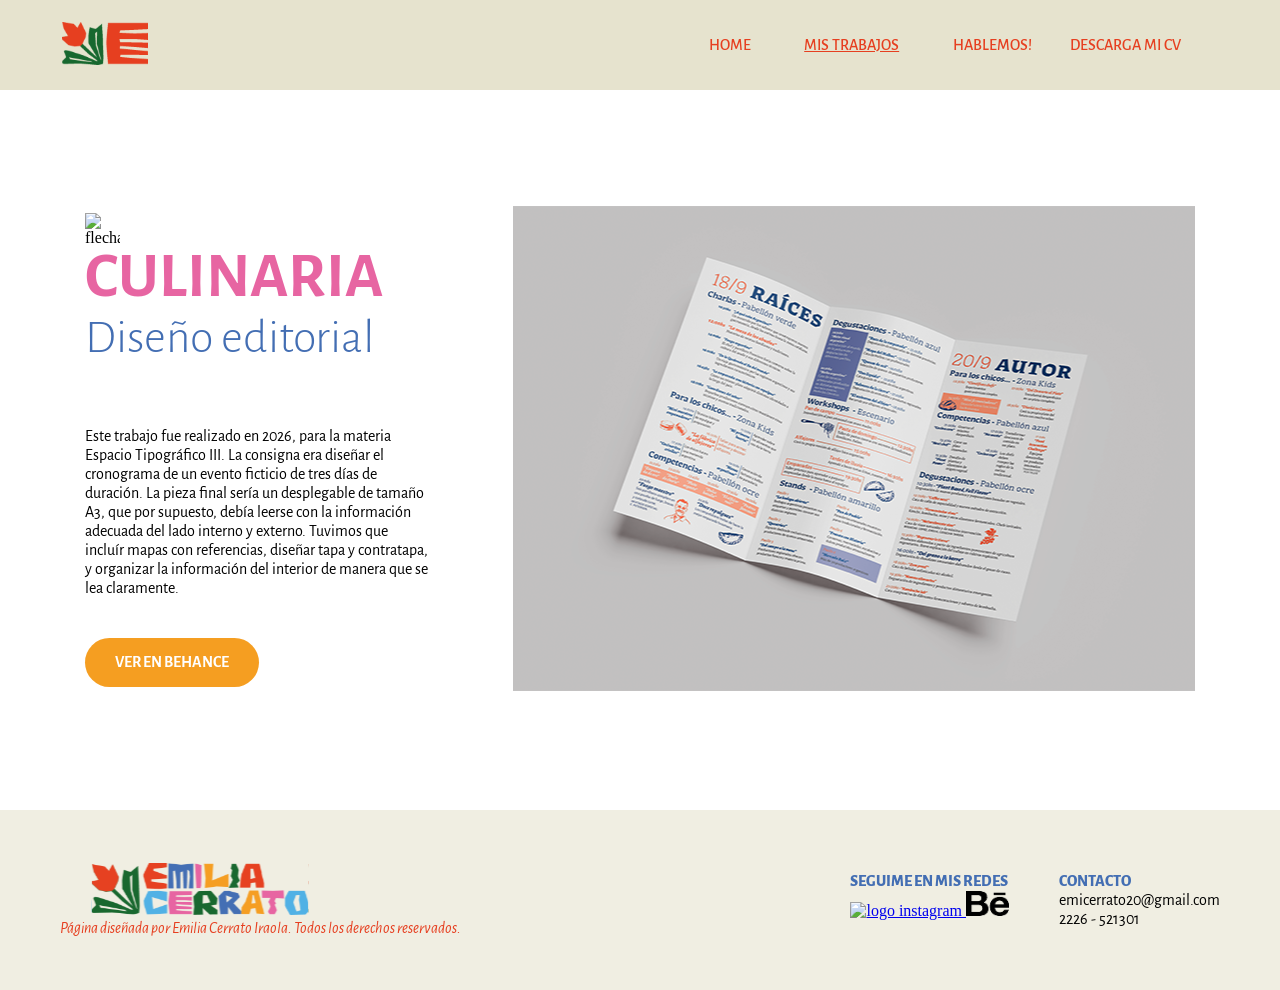
==== culinaria.html @ b4fb6de7 "avances" ====
<!DOCTYPE html>
    <html>
        <head>
            <meta charset="utf-8"/>
            <title> Portfolio Emilia Cerrato Iraola </title>
            <link href="estilos.css" rel="stylesheet" type="text/css">
            <style>
                @import url('https://fonts.googleapis.com/css2?family=Alegreya+Sans:ital,wght@0,100;0,300;0,400;0,500;0,700;0,800;0,900;1,100;1,300;1,400;1,500;1,700;1,800;1,900&family=Boldonse&display=swap');
            </style>
        </head>

        <body>
            <header>
                <nav id="nav">
                    <div id="fotonav">
                        <img src="img/nav/isologo.svg" alt="logo emilia" height="43px" width="90px">
                    </div>
                    <div id="botonera">
                        <a class="botonesnav" href="index.html"> HOME </a>
                        <a class="botonpaginaactual" href="mistrabajos.html"> MIS TRABAJOS </a>
                        <a class="botonesnav" href="hablemos!.html"> HABLEMOS! </a>
                        <a class="botonesnav" href="cv.html"> DESCARGA MI CV </a>
                    </div>
                </nav>
            </header>

            <main>
                <section class="trabajo-especifico">
                    <article class="descripcion-trabajo">
                        <img src="img/lamudanza/flechaamarilla.svg" alt="flecha" width="35px" height="32px">
                        <h1 class="estilo-tres"> CULINARIA </h1>
                        <h2 class="estilo-cuatro"> Diseño editorial </h2>
                        <p class="distanciar"> Este trabajo fue realizado en 2026, para la materia Espacio Tipográfico III. La consigna era diseñar el cronograma de un evento ficticio de tres días de duración. La pieza final sería un desplegable de tamaño A3, que por supuesto, debía leerse con la información adecuada del lado interno y externo. Tuvimos que incluír mapas con referencias, diseñar tapa y contratapa, y organizar la información del interior de manera que se lea claramente. </p>
                        <a href="#" class="botones mantener-altura"> VER EN BEHANCE </a>
                    </article>

                    <article>
                        <img src="img/culinaria/culinariafrente.png" alt="folleto culinaria" height="485px" width="682px">
                    </article>
                </section>
            </main>

            <footer>
                    <div id="derechos-emilia">
                        <img src="img/footer/logocompleto.svg" alt="logo emilia cerrato" height="52px" width="280px">
                        <p class="estilo-seis"> Página diseñada por Emilia Cerrato Iraola. Todos los derechos reservados. </p>
                    </div>
                    <div id="info-footer">
                        <div class="nloquecitos-info">
                            <p class="estilo-siete"> SEGUIME EN MIS REDES <p>
                            <div>
                                <a href="https://www.instagram.com/por.emilia/">
                                <img src="img/footer/instagramlogo.png" alt="logo instagram" height="30" width="30">
                                </a>
                                <a href="https://www.behance.net/emiliacerrato1" >
                                <img src="img/footer/behancelogo.png" alt="logo behance" height="25px" width="43px">
                                </a>
                            </div>
                        </div>
                        <div class="bloquecitos-info">
                            <p class="estilo-siete"> CONTACTO </p>
                            <p> emicerrato20@gmail.com </p>
                            <p> 2226 - 521301 </p>
                        </div>
                    </div>
            </footer>
        </body>
---- estilos.css ----
@charset "utf-8";
/* CSS Document */


/* Generales */

* {
    margin: 0px;
    padding: 0px;
}

.estilo-uno {
    color: #436EB3;
    font-size: 8rem;
    font-family: 'Boldonse', system-ui;
    line-height: 1;
}

.estilo-dos {
    font-size: 5rem;
    font-weight: 300;
    font-family: 'Alegreya Sans';
    color: #E63F20;
    line-height: 0.6;
}

.estilo-tres {
    font-size: 4rem;
    font-weight: bold;
    font-family: 'Alegreya Sans';
    color: #E765A2;
    line-height: 1;
}

.estilo-cuatro {
    font-size: 3rem;
    font-weight: 300;
    font-family: 'Alegreya Sans';
    color: #436EB3;
}

.estilo-cinco {
    font-size: 2rem;
    font-weight: bold;
    font-family: 'Alegreya Sans';
    color: #436EB3;
}

.estilo-seis {
    font-size: 1rem;
    font-family: 'Alegreya Sans';
    font-weight: 400;
    font-style: italic;
    color: #E63F20;
}

.estilo-siete {
    font-size: 1rem;
    font-family: 'Alegreya Sans';
    font-weight: 800;
    color: #436EB3;
}

p {
    font-size: 1rem;
    font-family: 'Alegreya Sans';
}

.botones {
    font-size: 1rem;
    font-family: 'Alegreya Sans';
    font-weight: bold;
    padding: 15px 30px;
    border-radius: 50px;
    text-decoration: none;
    color: white;
    background-color: #F59E21;
}


/* Footer */

footer {
    background-color: #F0EEE2;
    height: 20vh;
    display: flex;
    justify-content: space-between;
    align-items: center;
}

#contenido-footer {
    margin-left: 60px;
    margin-right: 60px;
    display: flex;
    justify-content: space-between;
}

#derechos-emilia {
    margin-left: 60px;
}

#info-footer {
    display: flex;
    justify-content: space-between;
    gap: 50px;
    margin-right: 60px;
}

.bloquecitos-info {
    display: flex;
    flex-direction: column;
}


/* Header y navegador */

header {
    position: sticky;
    top: 0;
    z-index: 1000;
}

#nav {
    width: 100%;
    height: 10vh;
    background-color: #e6e3ce;
    display: flex;
    align-items: center;
    justify-content: space-between;
}

#botonera {
    display: flex;
    justify-content: space-evenly;
    margin-right: 60px;
    align-items: center;
    width: 550px;
    height: 30px;
}

.botonesnav {
    font-size: 16px;
    font-weight: 500;
    font-family: 'Alegreya Sans';
    color: #e63f20;
    text-decoration: none;
}

.botonpaginaactual {
    font-size: 16px;
    font-weight: 500;
    font-family: 'Alegreya Sans';
    color: #e63f20;
    padding: 15px;
    text-decoration: underline;
}

#fotonav {
    margin-left: 60px;
}


/* index */


/* Hero home */

#hero-fondo {
    background-color: #F5F4EB;
    background-image: url(img/home/fondoherohome.png);
    background-repeat: no-repeat;
    background-position: right 10px center;
    background-size: auto 95%;
    padding: 15px;
    display: flex; 
    align-items: center;
    height: 77vh;
}

#textos-hero {
    height: 50vh;
    display: flex;
    flex-direction: column;
    align-items: flex-start;
    justify-content: space-between;
    margin-left: 60px;
}


/* Sobre mi */

#sobre-mi {
    height: 55vh;
    display: flex;
    justify-content: center;
    gap: 20px;
    align-items: center;
    margin-left: 60px;
    margin-right: 60px;
}

#info-sobre-mi {
    height: 280px;
    width: 360px;
    display: flex;
    flex-direction: column;
    justify-content: space-between;
}


/* Desplegables general*/

.desplegable-cerrado {
    margin-left: 60px;
    margin-right: 60px;
    display: flex;
    align-items: center;
    justify-content: space-between;
}

.desplegable-abierto {
    display: flex;
    justify-content: space-around;
    margin-right: 60px;
    margin-left: 60px;
    align-items: center;
    padding-top: 5px;
    padding-bottom: 5px;
}


/* Softwares */

#softwares {
    background-color: #FAE0EC;
    padding-top: 15px;
    padding-bottom: 15px;
}

.apartadito-programa {
    height: 110px;
    width: 250px;
    border-radius: 20px;
    background-color: #F4F2E5;
    display: flex;
    align-items: center;
    justify-content: space-evenly;
    list-style: none;
}

.info-programa {
    display: flex;
    flex-direction: column;
    justify-content: space-evenly;
}


/* Habilidades */

#habilidades {
    background-color: #D1E1D5;
    padding-top: 15px;
    padding-bottom: 15px;
}

.apartadito-habilidad {
    height: 80px;
    width: 200px;
    border-radius: 20px;
    background-color: #F4F2E5;
    display: flex;
    flex-direction: column;
    align-items: left;
    justify-content: space-evenly;
    list-style: none;
}

.info-habilidad {
    display: flex;
    flex-direction: column;
    align-items: center;
}


/* Mis trabajos home */

#mis-trabajos {
    display: flex;
    justify-content: space-between;
    align-items: center;
    margin-top: 60px;
    margin-bottom: 60px;
}

.mantener-altura {
    height: fit-content;
    width: fit-content;
}

#info-mis-trabajos {
    margin-left: 60px;
    height: 30vh;
    width: 20vw;
    display: flex;
    flex-direction: column;
    justify-content: space-between;
}

#fotos-trabajos-home {
    margin-right: 80px;
    display: flex;
    gap: 35px;
}


/* hablemos! */

/* Página general */

#fondo-forms {
    margin: 5px;
    background-image: url(img/formulario/fondoforms.png);
    background-repeat: no-repeat;
    background-size: 100%;
    height: 85vh;
    display: flex;
    align-items: center;
    justify-content: center;
}


/* Formulario */

form {
    background-color: #FAE0EC;
    height: 58vh;
    width: 55vw;
    border-radius: 40px;
    padding: 40px;
}

#campos-completar {
    width: 100%;
    height: auto;
    display: flex;
    margin-top: 40px;
}

.columnas-forms {
    width: 50%;
    height: auto;
}

input {
    width: 80%;
    height: 35px;
    background-color: #FCFBF6;
    border: none;
    border-radius: 20px;
    padding-left: 15px;
    margin-bottom: 20px;
    font-family: "Alegreya Sans";
    font-size: 1rem;
}

input [type=checkbox] {
    width: auto;
    height: auto;
}

textarea {
    background-color: #FCFBF6;
    border: none;
    border-radius: 20px;
    height: 23vh;
    width: 95%;
    margin-bottom: 25px;
    padding: 15px;
}

label {
    display: block;
    height: 25px;
    font-size: 1rem;
    font-weight: bold;
    font-family: 'Alegreya Sans';
    color: #436EB3;
    margin-left: 15px;
}

.mayusculas {
    text-transform: uppercase;
    font-size: 1rem;
}


/* Mis trabajos */

#trabajos-principales {
    height: 55vh;
    margin-left: 60px;
    margin-right: 60px;
    padding-top: 40px;
}

.img-trabajos {
    background-color: #DDF0FA;
    padding: 18px;
    border-radius: 25px;
}

#fotos-trabajos {
    width: 100%;
    display: flex;
    justify-content: center;
    align-content: center;
    gap: 30px;
    margin-top: 20px;
    margin-bottom: 60px;
}

.trabajo-desplegado-con-galeria {
    display: flex;
    margin-left: 60px;
    margin-right: 60px;
    margin-top: 65px;
    gap: 50px;
}

.info-galeria {
    width: 55%;
}

.galería {

}

/* Galerías aparte */

.trabajo-especifico {
    height: 80vh;
    display: flex;
    align-items: center;
    justify-content: center;
    gap: 85px;
    margin-left: 85px;
    margin-right: 85px;
}

.descripcion-trabajo {
    width: 35%;
    display: flex;
    flex-direction: column;
}

.distanciar {
    margin-top: 60px;
    margin-bottom: 40px;
}


/* Curriculum */

#curriculum {
    display: flex;
    margin-right: 80px;
}

#cv-izquierda {
    width: 15%;
    height: auto;
    background-color: #f7f6ef;
    padding: 60px;
    display: flex;
    flex-direction: column;
}

#cv-derecha {
    padding: 60px;
    padding-left: 80px;
    display: flex;
    flex-direction: column;
    justify-content: space-between;
}

.listas {
    font-family: "Alegreya Sans";
    font-size: 1rem;
    margin-bottom: 20px;
}

#encabezado {
    margin-bottom: 30px;
}

.bloquecito-cv {
    margin-top: 30px;
}
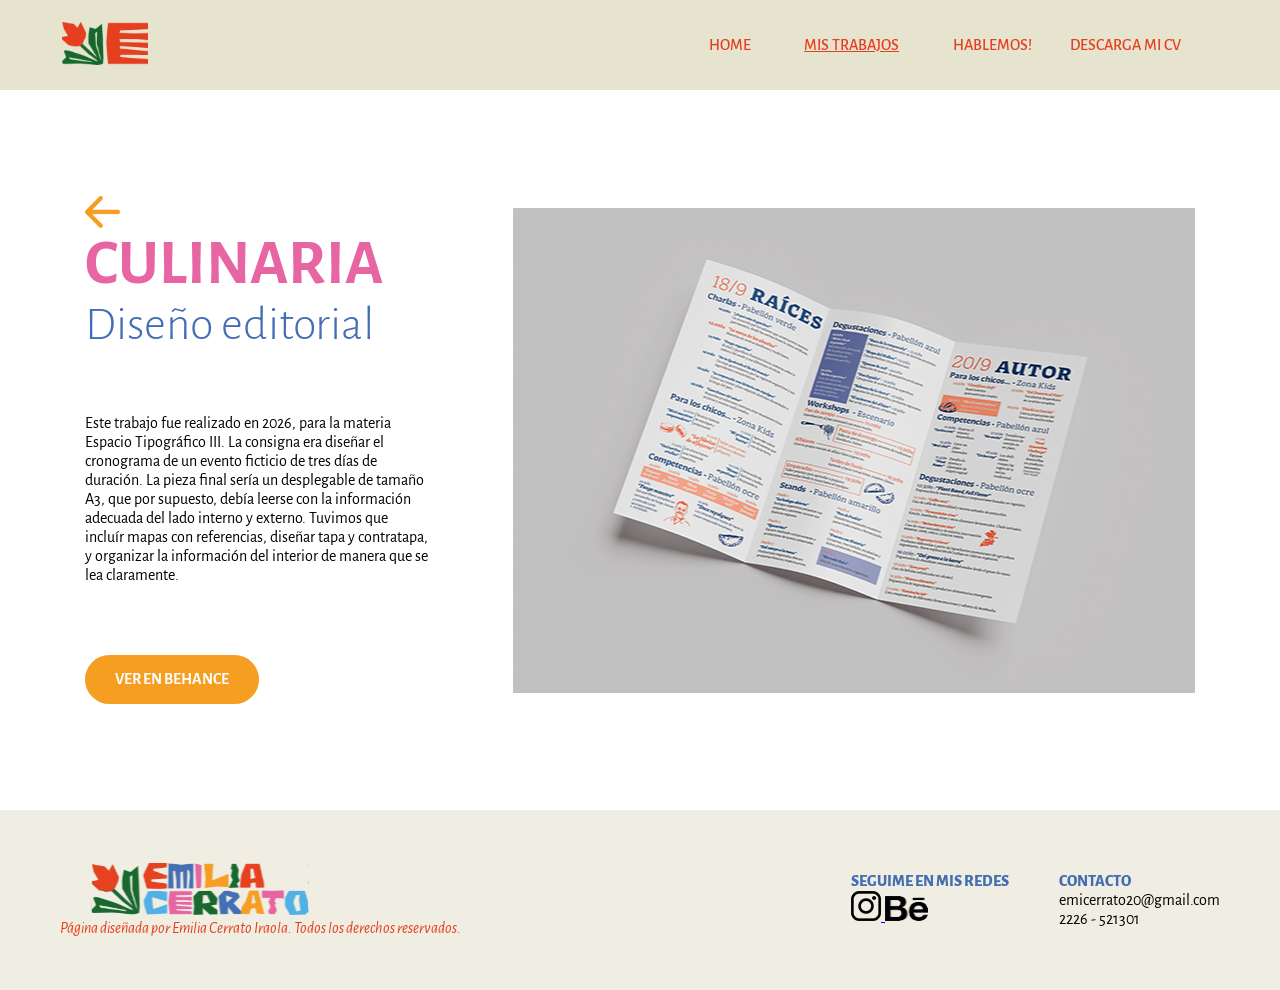
==== commit a60b2905: "nueva subida" ====
--- a/culinaria.html
+++ b/culinaria.html
@@ -27,16 +27,17 @@
             <main>
                 <section class="trabajo-especifico">
                     <article class="descripcion-trabajo">
-                        <img src="img/lamudanza/flechaamarilla.svg" alt="flecha" width="35px" height="32px">
+                        <a href="mistrabajos.html"> <img src="img/lamudanza/flechaamarilla.png" alt="flecha" width="35px" height="32px"> </a>
                         <h1 class="estilo-tres"> CULINARIA </h1>
                         <h2 class="estilo-cuatro"> Diseño editorial </h2>
                         <p class="distanciar"> Este trabajo fue realizado en 2026, para la materia Espacio Tipográfico III. La consigna era diseñar el cronograma de un evento ficticio de tres días de duración. La pieza final sería un desplegable de tamaño A3, que por supuesto, debía leerse con la información adecuada del lado interno y externo. Tuvimos que incluír mapas con referencias, diseñar tapa y contratapa, y organizar la información del interior de manera que se lea claramente. </p>
                         <a href="#" class="botones mantener-altura"> VER EN BEHANCE </a>
                     </article>
 
-                    <article>
-                        <img src="img/culinaria/culinariafrente.png" alt="folleto culinaria" height="485px" width="682px">
-                    </article>
+                    <article class="foto-cambio">
+                        <img src="img/culinaria/culinariafrente.png" alt="folleto culinaria" height="485px" width="682px" class="foto-frente">
+                        <img src="img/culinaria/culinariadorso.png" alt="folleto culinaria" height="485" width="682" class="foto-dorso">
+                     </article>
                 </section>
             </main>
 
@@ -47,7 +48,7 @@
                     </div>
                     <div id="info-footer">
                         <div class="nloquecitos-info">
-                            <p class="estilo-siete"> SEGUIME EN MIS REDES <p>
+                            <p class="estilo-siete"> SEGUIME EN MIS REDES </p>
                             <div>
                                 <a href="https://www.instagram.com/por.emilia/">
                                 <img src="img/footer/instagramlogo.png" alt="logo instagram" height="30" width="30">
@@ -64,4 +65,5 @@
                         </div>
                     </div>
             </footer>
-        </body>+        </body>
+    
--- a/estilos.css
+++ b/estilos.css
@@ -59,6 +59,13 @@
     font-family: 'Alegreya Sans';
     font-weight: 800;
     color: #436EB3;
+}
+
+.estilo-ocho {
+    font-size: 2.5rem;
+    font-weight: bold;
+    font-family: 'Alegreya Sans';
+    color: white;
 }
 
 p {
@@ -75,6 +82,13 @@
     text-decoration: none;
     color: white;
     background-color: #F59E21;
+    transition: background-color 0.3s ease, transform 0.3s ease, box-shadow 0.3s ease;
+}
+
+.botones:hover {
+    background-color: #e63f20;
+    transform: scale(1.05);
+    box-shadow: 0 6px 12px rgba(0, 0, 0, 0.25);
 }
 
 
@@ -281,6 +295,14 @@
     align-items: center;
 }
 
+details summary img {
+    transition: transform 0.3s ease;
+}
+
+details[open] summary img {
+    transform: rotate(180deg);
+}
+
 
 /* Mis trabajos home */
 
@@ -295,6 +317,7 @@
 .mantener-altura {
     height: fit-content;
     width: fit-content;
+    margin-top: 30px;
 }
 
 #info-mis-trabajos {
@@ -312,6 +335,16 @@
     gap: 35px;
 }
 
+#fotos-trabajos-home img {
+    transition: transform 0.3s ease, box-shadow 0.3s ease;
+    
+}
+
+#fotos-trabajos-home img:hover {
+    transform: scale(1.05);
+    z-index: 1;
+    box-shadow: 0 6px 12px rgba(0, 0, 0, 0.25);
+}
 
 /* hablemos! */
 
@@ -374,7 +407,6 @@
     border-radius: 20px;
     height: 23vh;
     width: 95%;
-    margin-bottom: 25px;
     padding: 15px;
 }
 
@@ -395,6 +427,7 @@
 
 
 /* Mis trabajos */
+/* Primera parte */
 
 #trabajos-principales {
     height: 55vh;
@@ -419,21 +452,107 @@
     margin-bottom: 60px;
 }
 
+.trabajo {
+    position: relative;
+}
+
+.trabajo .img-trabajos {
+    display: block;
+}
+
+.hover {
+    position: absolute;
+    top: 0;
+    left: 0;
+    width: 100%;
+    height: 100%;
+    box-sizing: border-box;
+    padding: 30px;
+    border-radius: 25px;
+    background-color: #F59E21;
+    color: white;
+    display: flex;
+    flex-direction: column;
+    justify-content: end;
+    opacity: 0;
+    transition: opacity 0.3s ease;
+}
+
+.trabajo:hover .hover {
+    opacity: 1;
+}
+
+/* Segunda parte*/
+
 .trabajo-desplegado-con-galeria {
     display: flex;
     margin-left: 60px;
     margin-right: 60px;
     margin-top: 65px;
     gap: 50px;
+    align-items: center;
 }
 
 .info-galeria {
-    width: 55%;
-}
-
-.galería {
-
-}
+    height: auto;
+    width: 50%;
+    display: flex;
+    flex-direction: column;
+
+}
+
+#galeria-museo {
+    display: grid;
+    grid-template-columns: repeat(3, 300px);
+    grid-template-rows: repeat(3, 200px);
+    gap: 10px;
+    margin-left: 25px;
+}
+
+#imagen-grande-museo {
+    grid-column: 1;
+    grid-row: 2 / 4;
+}
+
+#entradas-museo {
+    grid-column: 3;
+    grid-row: 3;
+}
+
+#galeria-exlibris {
+    display: grid;
+    grid-template-columns: 323px 285px 323px;
+    grid-template-rows: repeat(2, 247px);
+    gap: 10px;
+}
+
+#galeria-un-vuelo {
+    display: grid;
+    grid-template-columns: repeat(3, 310px);
+    grid-template-rows: repeat(2, 226px);
+    gap: 10px;
+    margin-bottom: 60px;
+}
+
+#video {
+  grid-column: 2;
+  grid-row: 1 / 4;
+  object-fit: cover;
+}
+
+#galeria-museo img,
+#galeria-exlibris img,
+#galeria-un-vuelo img {
+    transition: transform 0.3s ease;
+}
+
+#galeria-museo img:hover,
+#galeria-exlibris img:hover,
+#galeria-un-vuelo img:hover {
+    transform: scale(1.05);
+    z-index: 1;
+}
+
 
 /* Galerías aparte */
 
@@ -456,6 +575,29 @@
 .distanciar {
     margin-top: 60px;
     margin-bottom: 40px;
+}
+
+.foto-cambio {
+    position: relative;
+}
+
+.foto-cambio img {
+    display: block;
+}
+
+.foto-dorso {
+    position: absolute;
+    top: 0;
+    left: 0;
+    width: 100%;
+    height: 100%;
+    object-fit: cover;
+    opacity: 0;
+    transition: opacity 0.3s ease;
+}
+
+.foto-cambio:hover .foto-dorso {
+    opacity: 1;
 }
 
 
@@ -496,3 +638,14 @@
 .bloquecito-cv {
     margin-top: 30px;
 }
+
+
+
+
+
+
+/* Responsive */
+
+@media screen and (max-width: 600px) {
+
+}
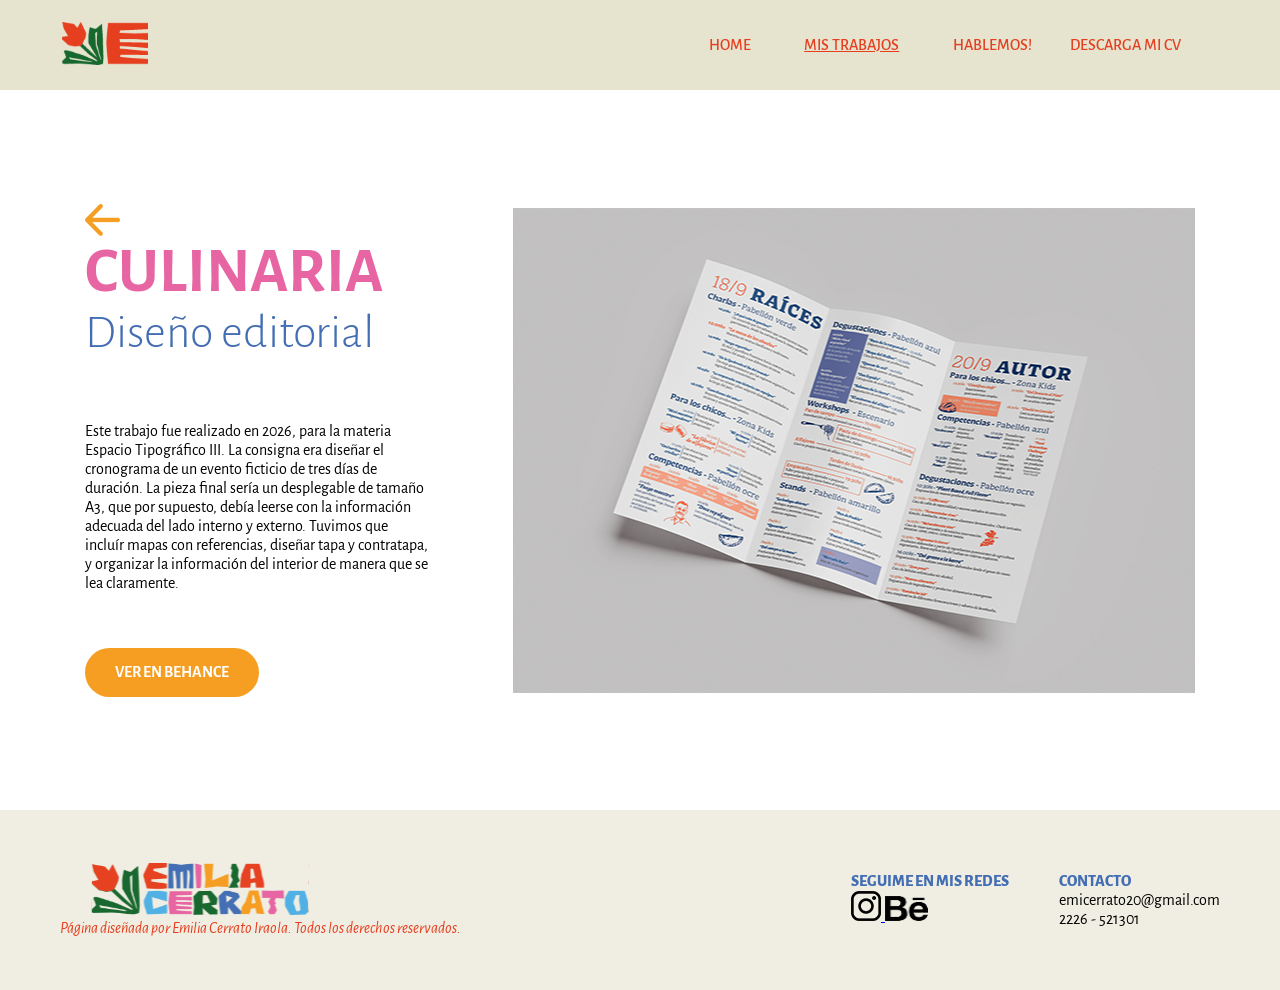
==== commit c954d3bb: "subida 10/11" ====
--- a/culinaria.html
+++ b/culinaria.html
@@ -7,18 +7,19 @@
             <style>
                 @import url('https://fonts.googleapis.com/css2?family=Alegreya+Sans:ital,wght@0,100;0,300;0,400;0,500;0,700;0,800;0,900;1,100;1,300;1,400;1,500;1,700;1,800;1,900&family=Boldonse&display=swap');
             </style>
+            <link rel="icon" type="image/x-icon" href="img/favicon.ico">
         </head>
 
         <body>
             <header>
                 <nav id="nav">
                     <div id="fotonav">
-                        <img src="img/nav/isologo.svg" alt="logo emilia" height="43px" width="90px">
+                        <img src="img/nav/isologo.svg" alt="logo emilia" height="43" width="90">
                     </div>
                     <div id="botonera">
-                        <a class="botonesnav" href="index.html"> HOME </a>
+                        <a class="botonesnav" href="home.html"> HOME </a>
                         <a class="botonpaginaactual" href="mistrabajos.html"> MIS TRABAJOS </a>
-                        <a class="botonesnav" href="hablemos!.html"> HABLEMOS! </a>
+                        <a class="botonesnav" href="hablemos.html"> HABLEMOS! </a>
                         <a class="botonesnav" href="cv.html"> DESCARGA MI CV </a>
                     </div>
                 </nav>
@@ -27,7 +28,7 @@
             <main>
                 <section class="trabajo-especifico">
                     <article class="descripcion-trabajo">
-                        <a href="mistrabajos.html"> <img src="img/lamudanza/flechaamarilla.png" alt="flecha" width="35px" height="32px"> </a>
+                        <a href="mistrabajos.html"> <img src="img/lamudanza/flechaamarilla.png" alt="flecha" width="35" height="32"> </a>
                         <h1 class="estilo-tres"> CULINARIA </h1>
                         <h2 class="estilo-cuatro"> Diseño editorial </h2>
                         <p class="distanciar"> Este trabajo fue realizado en 2026, para la materia Espacio Tipográfico III. La consigna era diseñar el cronograma de un evento ficticio de tres días de duración. La pieza final sería un desplegable de tamaño A3, que por supuesto, debía leerse con la información adecuada del lado interno y externo. Tuvimos que incluír mapas con referencias, diseñar tapa y contratapa, y organizar la información del interior de manera que se lea claramente. </p>
@@ -35,7 +36,7 @@
                     </article>
 
                     <article class="foto-cambio">
-                        <img src="img/culinaria/culinariafrente.png" alt="folleto culinaria" height="485px" width="682px" class="foto-frente">
+                        <img src="img/culinaria/culinariafrente.png" alt="folleto culinaria" height="485" width="682" class="foto-frente">
                         <img src="img/culinaria/culinariadorso.png" alt="folleto culinaria" height="485" width="682" class="foto-dorso">
                      </article>
                 </section>
@@ -43,18 +44,18 @@
 
             <footer>
                     <div id="derechos-emilia">
-                        <img src="img/footer/logocompleto.svg" alt="logo emilia cerrato" height="52px" width="280px">
+                        <img src="img/footer/logocompleto.svg" alt="logo emilia cerrato" height="52" width="280">
                         <p class="estilo-seis"> Página diseñada por Emilia Cerrato Iraola. Todos los derechos reservados. </p>
                     </div>
                     <div id="info-footer">
-                        <div class="nloquecitos-info">
+                        <div class="bloquecitos-info">
                             <p class="estilo-siete"> SEGUIME EN MIS REDES </p>
                             <div>
                                 <a href="https://www.instagram.com/por.emilia/">
                                 <img src="img/footer/instagramlogo.png" alt="logo instagram" height="30" width="30">
                                 </a>
                                 <a href="https://www.behance.net/emiliacerrato1" >
-                                <img src="img/footer/behancelogo.png" alt="logo behance" height="25px" width="43px">
+                                <img src="img/footer/behancelogo.png" alt="logo behance" height="25" width="43">
                                 </a>
                             </div>
                         </div>
--- a/estilos.css
+++ b/estilos.css
@@ -74,6 +74,8 @@
 }
 
 .botones {
+    width: fit-content;
+    height: fit-content;
     font-size: 1rem;
     font-family: 'Alegreya Sans';
     font-weight: bold;
@@ -175,6 +177,96 @@
 
 
 /* index */
+
+#portada-proyecto {
+    background-color: #e6e3ce;
+    height: 90vh;
+    display: flex;
+    justify-content: center;
+    align-items: center;
+}
+
+#nombre-proyecto {
+    width: 75%;
+    display: flex;
+    justify-content: space-between;
+    align-items: center;
+}
+
+#titulo {
+    display: flex;
+    flex-direction: column;
+    align-items: end;
+    justify-content: space-between;
+}
+
+.separar {
+    margin-top: 25px;
+}
+
+.flecha {
+    display: inline-block;
+    animation: moverFlecha 1s ease-in-out infinite;
+}
+
+@keyframes moverFlecha {
+    0%, 100% {
+        transform: translateX(0);
+    }
+    50% {
+        transform: translateX(12px);
+    }
+}
+
+
+/* home */
+
+/* Botón fijo */
+
+.boton-fijo {
+    background-color: #F59E21;
+    color: white;
+    border-radius: 50px;
+    padding: 20px;
+    text-decoration: none;
+    position: fixed;
+    bottom: 40px;
+    right: 40px;
+    z-index: 1000;
+    animation: sacudir 3s infinite;
+    transition: transform 0.3s ease, box-shadow 0.3s ease;
+}
+
+@keyframes sacudir {
+    0%, 85%, 100% {
+        transform: rotate(0deg);
+    }
+
+    87% {
+        transform: rotate(-5deg);
+    }
+
+    89% {
+        transform: rotate(5deg);
+    }
+
+    91% {
+        transform: rotate(-5deg);
+    }
+
+    93% {
+        transform: rotate(5deg);
+    }
+
+    95% {
+        transform: rotate(0deg);
+    }
+}
+
+.boton-fijo:hover {
+    transform: scale(1.5);
+    box-shadow: 0px 5px 20px rgba(0, 0, 0, 0.25);
+}
 
 
 /* Hero home */
@@ -204,21 +296,30 @@
 /* Sobre mi */
 
 #sobre-mi {
-    height: 55vh;
+    height: 60vh;
     display: flex;
     justify-content: center;
     gap: 20px;
     align-items: center;
-    margin-left: 60px;
-    margin-right: 60px;
 }
 
 #info-sobre-mi {
-    height: 280px;
+    height: 300px;
     width: 360px;
     display: flex;
     flex-direction: column;
     justify-content: space-between;
+}
+
+.imagen-animada {
+    width: 400px;
+    height: 400px;
+    background-image: url("img/home/ilustracion-emi.png");
+    background-size: cover;
+}
+
+.imagen-animada:hover {
+    background-image: url("img/home/gif-emi.gif");
 }
 
 
@@ -317,7 +418,7 @@
 .mantener-altura {
     height: fit-content;
     width: fit-content;
-    margin-top: 30px;
+    margin-top: 15px;
 }
 
 #info-mis-trabajos {
@@ -366,7 +467,7 @@
 
 form {
     background-color: #FAE0EC;
-    height: 58vh;
+    height: 65vh;
     width: 55vw;
     border-radius: 40px;
     padding: 40px;
@@ -396,16 +497,21 @@
     font-size: 1rem;
 }
 
-input [type=checkbox] {
-    width: auto;
-    height: auto;
+input:not([type="checkbox"]),
+textarea {
+    transition: transform 0.2s ease, box-shadow 0.2s ease;
+}
+
+input:not([type="checkbox"]):hover,
+textarea:hover {
+    transform: scale(1.03);
 }
 
 textarea {
     background-color: #FCFBF6;
     border: none;
     border-radius: 20px;
-    height: 23vh;
+    height: 15vh;
     width: 95%;
     padding: 15px;
 }
@@ -420,10 +526,103 @@
     margin-left: 15px;
 }
 
+#titulos-forms {
+    display: block;
+    height: 25px;
+    font-size: 1rem;
+    font-weight: bold;
+    font-family: 'Alegreya Sans';
+    color: #436EB3;
+    margin-left: 15px;
+}
+
 .mayusculas {
     text-transform: uppercase;
     font-size: 1rem;
 }
+
+/* Checkbox nuevo */
+
+.checkbox {
+    display: flex;
+    width: 100%;
+    gap: 30px;
+    margin: 10px;
+}
+
+.checkbox-columnas {
+    display: flex;
+    flex-direction: column;
+    width: 50%;
+    justify-content: space-between;
+    justify-content: flex-start;
+    gap: 18px;
+    margin-bottom: 20px;
+}
+
+.checkbox-columnas label {
+    display: flex;
+    align-items: center;
+    gap: 10px;
+    height: 15px;
+    margin-left: 0;
+    white-space: nowrap;
+    cursor: pointer;
+}
+
+.opciones-check {
+    font-family: 'Alegreya Sans';
+    font-size: 1rem;
+    font-weight: 400;
+    color: rgb(111, 111, 111);
+}
+
+/* Cajita personalizada */
+
+input[type="checkbox"] {
+    order: -1;
+    -webkit-appearance: none;
+    width: 20px;
+    height: 20px;
+    margin: 0;
+    padding: 0;
+    background-color: #FCFBF6;
+    border-radius: 8px;
+    display: grid;
+    place-content: center;
+    cursor: pointer;
+    transition: background-color 0.2s, transform 0.2s;
+}
+
+/* Tilde */
+
+input[type="checkbox"]::after {
+    content: "";
+    width: 12px;
+    height: 12px;
+    background-color: #FCFBF6;
+    clip-path: polygon(14% 44%, 0 65%, 50% 100%, 100% 16%, 80% 0%, 43% 62%);
+    transform: scale(0);
+    transition: transform 0.15s ease-in-out;
+}
+
+input[type="checkbox"]:checked {
+    background-color: #F79B1F;  
+}
+
+input[type="checkbox"]:checked::after {
+    transform: scale(1);
+}
+
+input[type="checkbox"]:hover {
+    transform: scale(1.1);
+}
+
+input[type="checkbox"]:focus-visible {
+    outline: 3px solid #436EB3;
+    outline-offset: 2px;
+}
+
 
 
 /* Mis trabajos */
@@ -648,4 +847,19 @@
 
 @media screen and (max-width: 600px) {
 
+#nav {
+    height: auto;
+}
+
+#botonera {
+    flex-direction: column;
+    justify-content: center;
+    width: auto;
+    height: auto;
+}
+
+#fotonav {
+    align-items: center;
+}
+
 }
